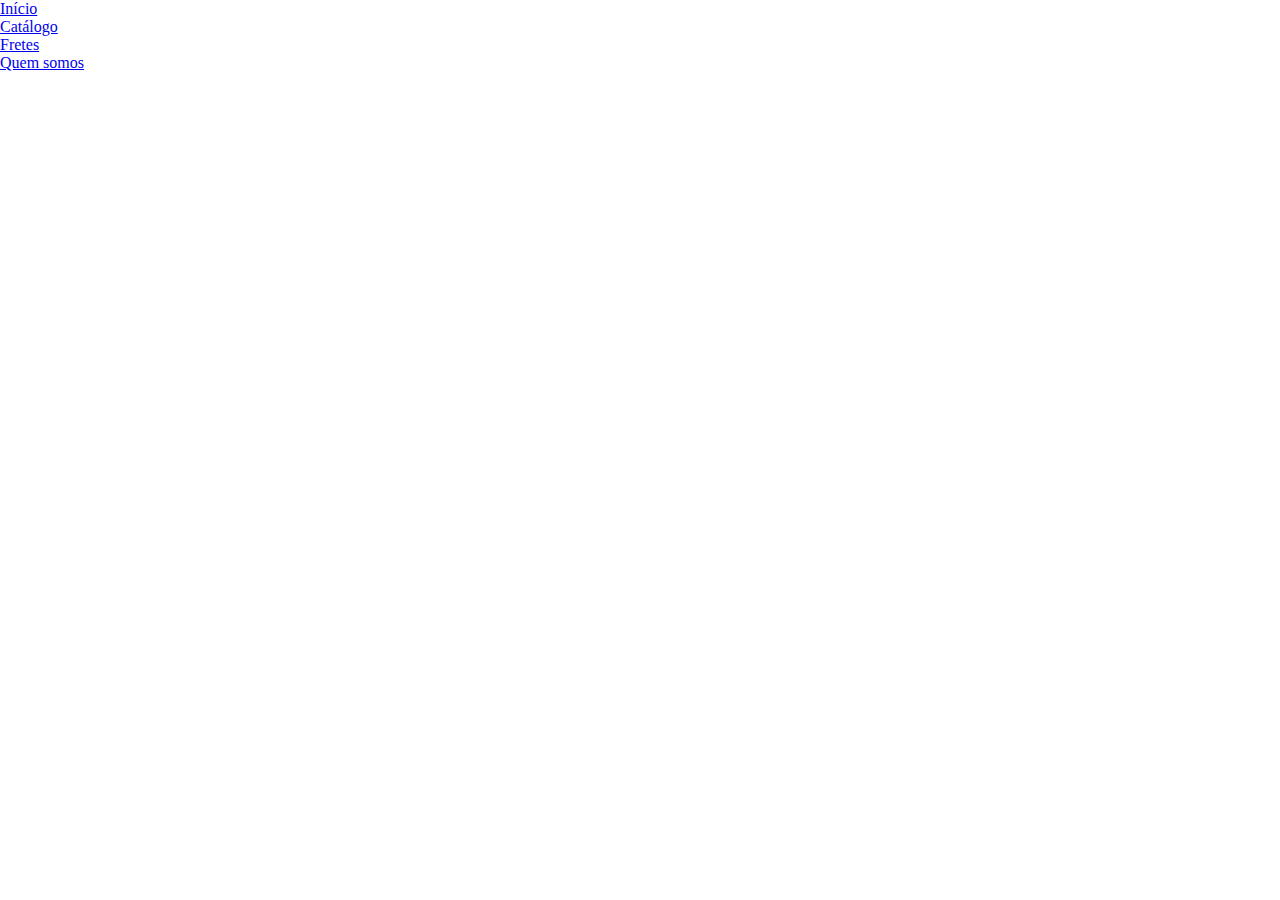
==== src/pages/index.html @ e7cdbb2c "First commit" ====
<!DOCTYPE html>
<html lang="pt-br">
  <head>
    <meta charset="UTF-8" />
    <meta http-equiv="X-UA-Compatible" content="IE=edge" />
    <meta name="viewport" content="width=device-width, initial-scale=1.0" />
    <link rel="stylesheet" href="../styles/index.css">
    <title>Miniatures</title>
  </head>
  <body>
    <header id="header-container">
      <ul>
        <li class=""><a href="/src/pages/index.html">Início</a></li>
        <li><a href="/src/pages/catalogo.html">Catálogo</a></li>
        <li><a href="/src/pages/fretes.html">Fretes</a></li>
        <li><a href="/src/pages/sobre-nos.html">Quem somos</a></li>
      </ul>
    </header>
  </body>
</html>
---- src/styles/index.css ----
@import url(global.css);
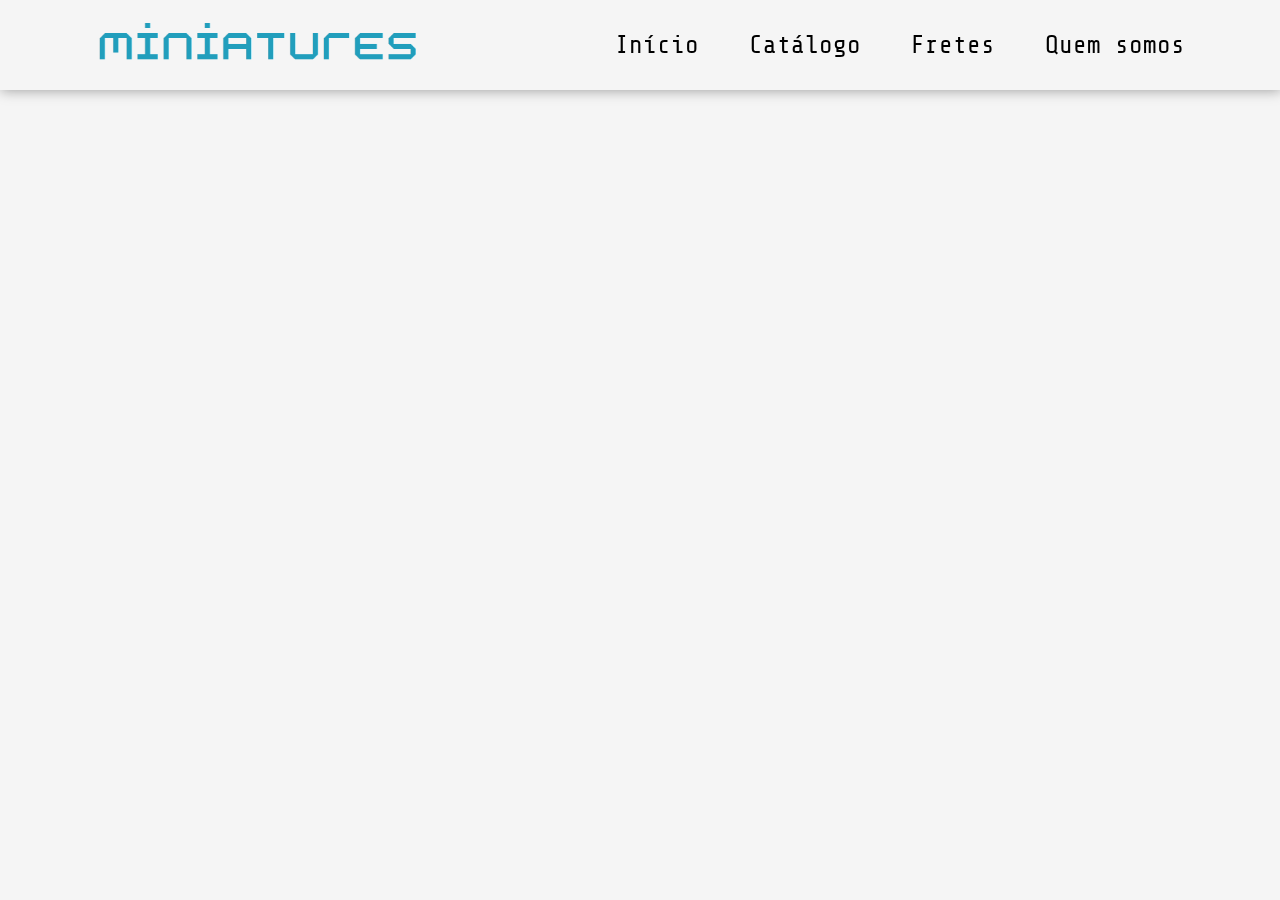
==== commit 756d066b: "Header ok" ====
--- a/src/pages/index.html
+++ b/src/pages/index.html
@@ -8,13 +8,17 @@
     <title>Miniatures</title>
   </head>
   <body>
-    <header id="header-container">
-      <ul>
-        <li class=""><a href="/src/pages/index.html">Início</a></li>
-        <li><a href="/src/pages/catalogo.html">Catálogo</a></li>
-        <li><a href="/src/pages/fretes.html">Fretes</a></li>
-        <li><a href="/src/pages/sobre-nos.html">Quem somos</a></li>
-      </ul>
+     <!-- Cabeçalho de navegação -->
+     <header id="header-container">
+      <img src="../assets/images/logo.png" alt="logo">
+      <div>
+        <ul>
+          <li><a href="/src/pages/index.html">Início</a></li>
+          <li><a href="/src/pages/catalogo.html">Catálogo</a></li>
+          <li><a href="/src/pages/fretes.html">Fretes</a></li>
+          <li><a href="/src/pages/sobre-nos.html">Quem somos</a></li>
+        </ul>
+      </div>
     </header>
   </body>
 </html>
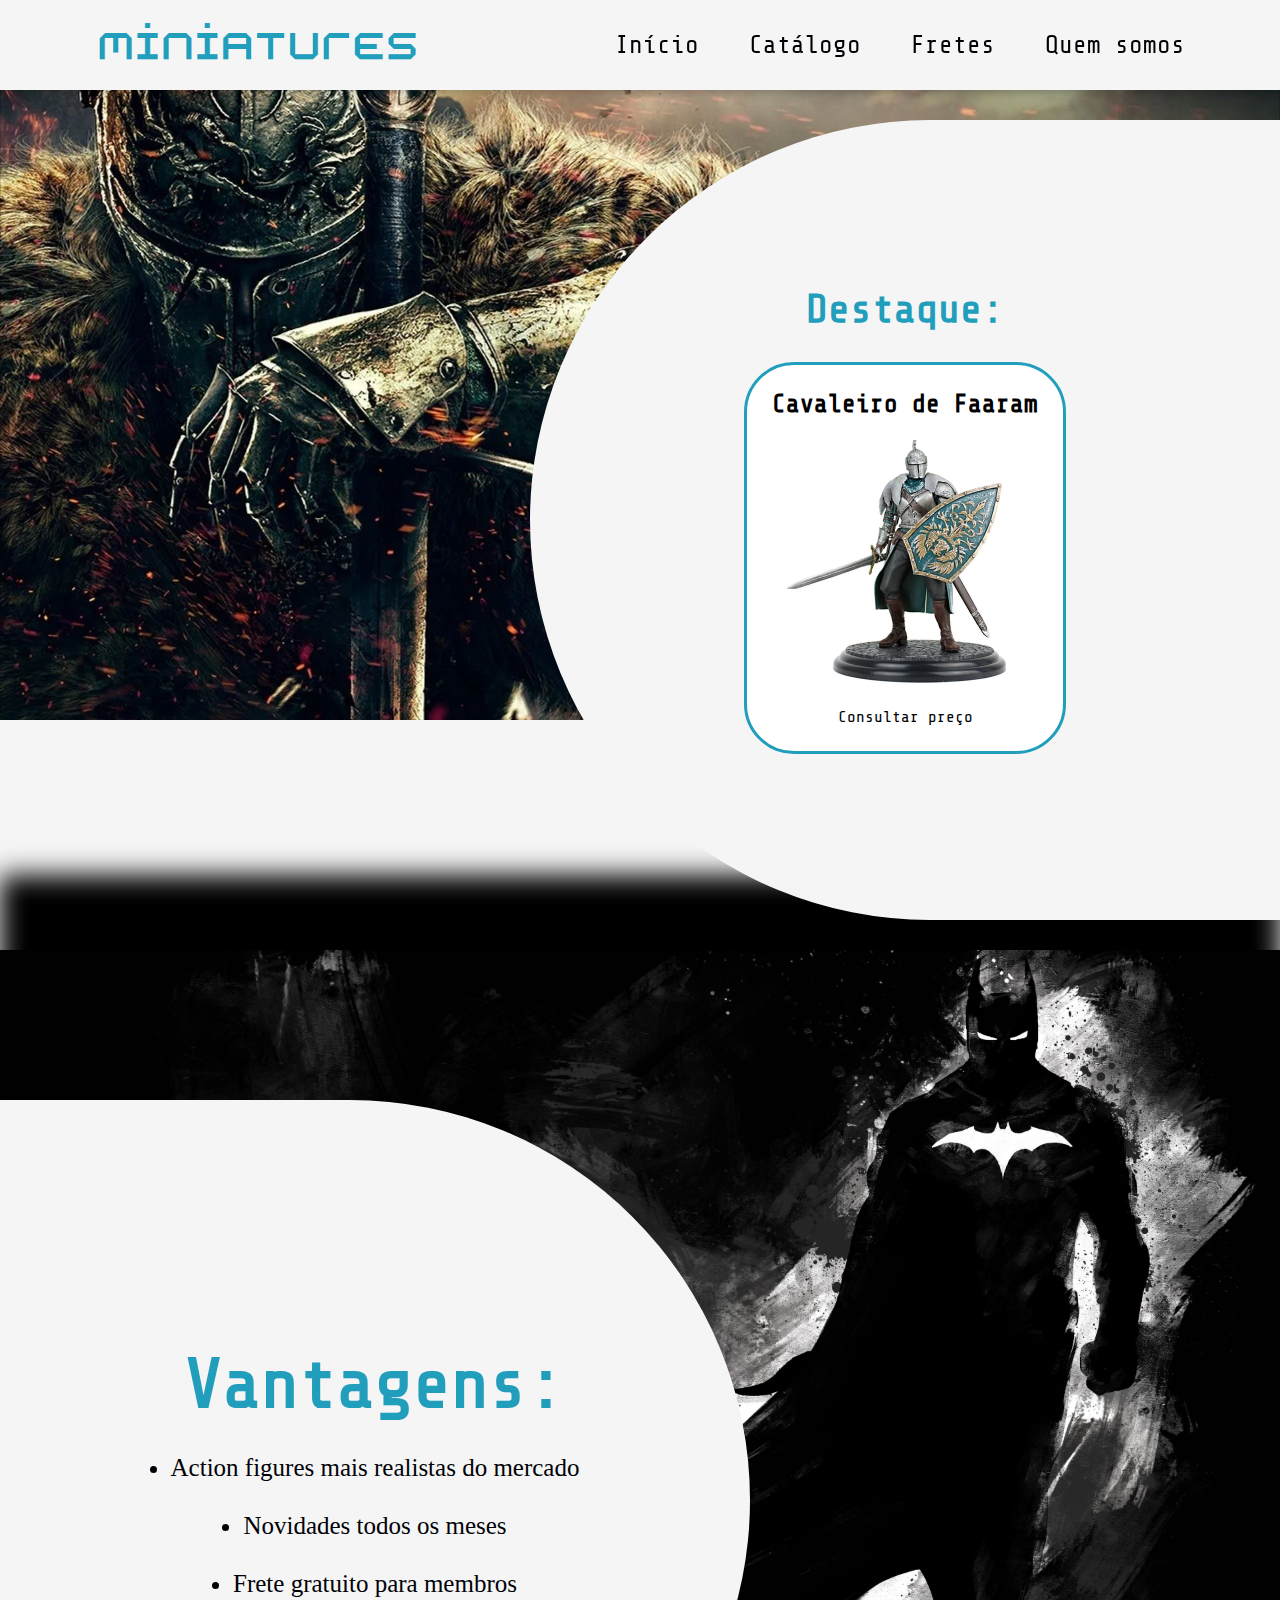
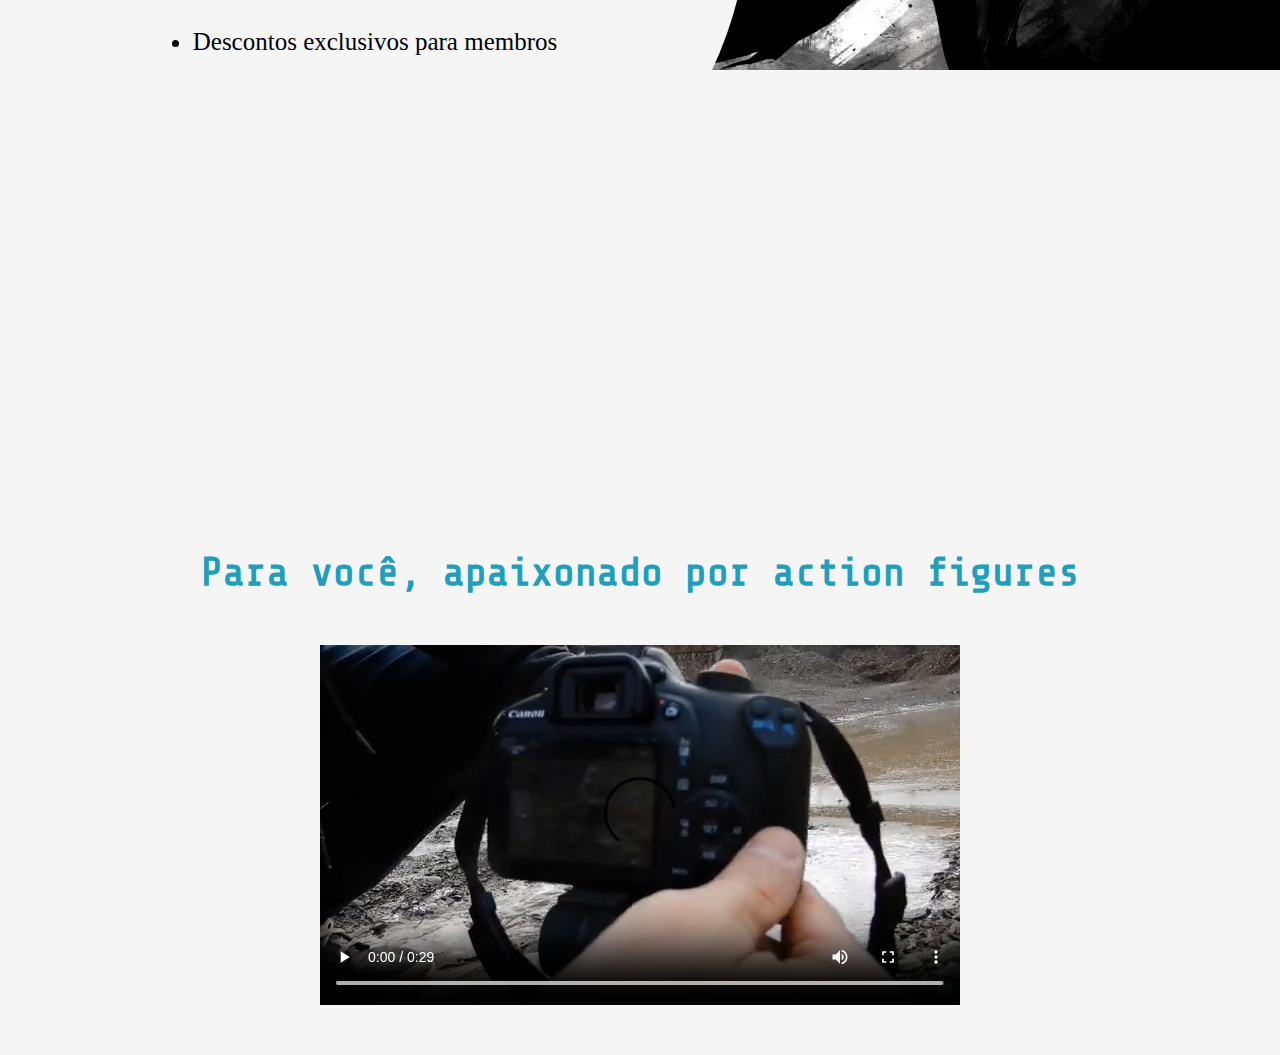
==== commit aac02185: "third section home + frete page" ====
--- a/src/pages/index.html
+++ b/src/pages/index.html
@@ -20,5 +20,35 @@
         </ul>
       </div>
     </header>
+    <!-- Primeira sessão da home -->
+    <main>
+      <div class="circle-div-right">
+        <h2>Destaque:</h2>
+        <div class="product-card">
+          <h3>Cavaleiro de Faaram</h3>
+          <img src="../assets/images/cavaleiroDeFaaram.webp" alt="cavaleiro de faaram">
+          <span><a href="">Consultar preço</a></span>
+        </div>
+      </div>
+    </main>
+    <!-- Segunda sessão da home -->
+    <section id="benefits">
+      <div class="circle-div-left">
+        <h2>Vantagens:</h2>
+        <ul>
+          <li>Action figures mais realistas do mercado</li>
+          <li>Novidades todos os meses</li>
+          <li>Frete gratuito para membros</li>
+          <li>Descontos exclusivos para membros</li>   
+        </ul>
+      </div>
+    </section>
+    <!-- Terceira sessão da home -->
+    <section id="video-container">
+      <div class="circle-div-left">
+        <h2>Para você, apaixonado por action figures</h2>
+        <video controls src="../assets/videos/videosBonecos.mp4"></video>
+      </div>
+    </section>
   </body>
 </html>
--- a/src/styles/index.css
+++ b/src/styles/index.css
@@ -1 +1,99 @@
-@import url(global.css);+@import url(global.css);
+
+/* Primeira sessão da HOME */
+main {
+  padding-top: 100px;
+  background-image: url(../assets/images/homeWallpaper.webp);
+  background-repeat: no-repeat;
+  background-size: 100%;
+  height: 800px;
+}
+
+.circle-div-right {
+  background-color: var(--cor-branco);
+  height: 800px;
+  width: 750px;
+  border-radius: 1000px 0px 0px 1000px;
+  position: absolute;
+  right: 0;
+  top: 120px;
+  display: flex;
+  justify-content: center;
+  align-items: center;
+  flex-direction: column;
+  gap: 30px;
+}
+
+.product-card {
+  background-color: white;
+  border: 3px solid var(--cor-primaria);
+  border-radius: 50px;
+  padding: 25px;
+  max-width: 300px;
+  display: flex;
+  justify-content: center;
+  align-items: center;
+  flex-direction: column;
+  gap: 20px;
+}
+
+.product-card h3 {
+  font-family: var(--fonte-primaria);
+  font-size: 25px;
+}
+.product-card img {
+  width: 250px;
+}
+
+/* Segunda sessão da HOME */
+#benefits {
+  z-index: 10000;
+  box-shadow: 0px -75px 25px black;
+  margin-bottom: 100px;
+  padding-top: 100px;
+  background-image: url(../assets/images/batmanWallpaper2.jpg);
+  background-repeat: no-repeat;
+  background-size: 100%;
+  height: 900px;
+}
+#benefits div {
+  background-color: var(--cor-branco);
+  height: 800px;
+  width: 750px;
+  border-radius: 0px 1000px 1000px 0px;
+  position: absolute;
+  left: 0;
+  top: 1100px;
+  display: flex;
+  justify-content: center;
+  align-items: center;
+  flex-direction: column;
+  gap: 30px;
+}
+
+#benefits h2 {
+  font-size: 70px;
+}
+#benefits ul {
+  display: flex;
+  justify-content: center;
+  align-items: center;
+  flex-direction: column;
+  gap: 30px;
+}
+#benefits ul li {
+  color: var(--cor-preto);
+  font-size: 25px;
+}
+/* Terceira sessão da HOME */
+#video-container div {
+  display: flex;
+  justify-content: center;
+  align-items: center;
+  flex-direction: column;
+  gap: 50px;
+}
+
+#video-container h2 {
+  font-size: 40px;
+}
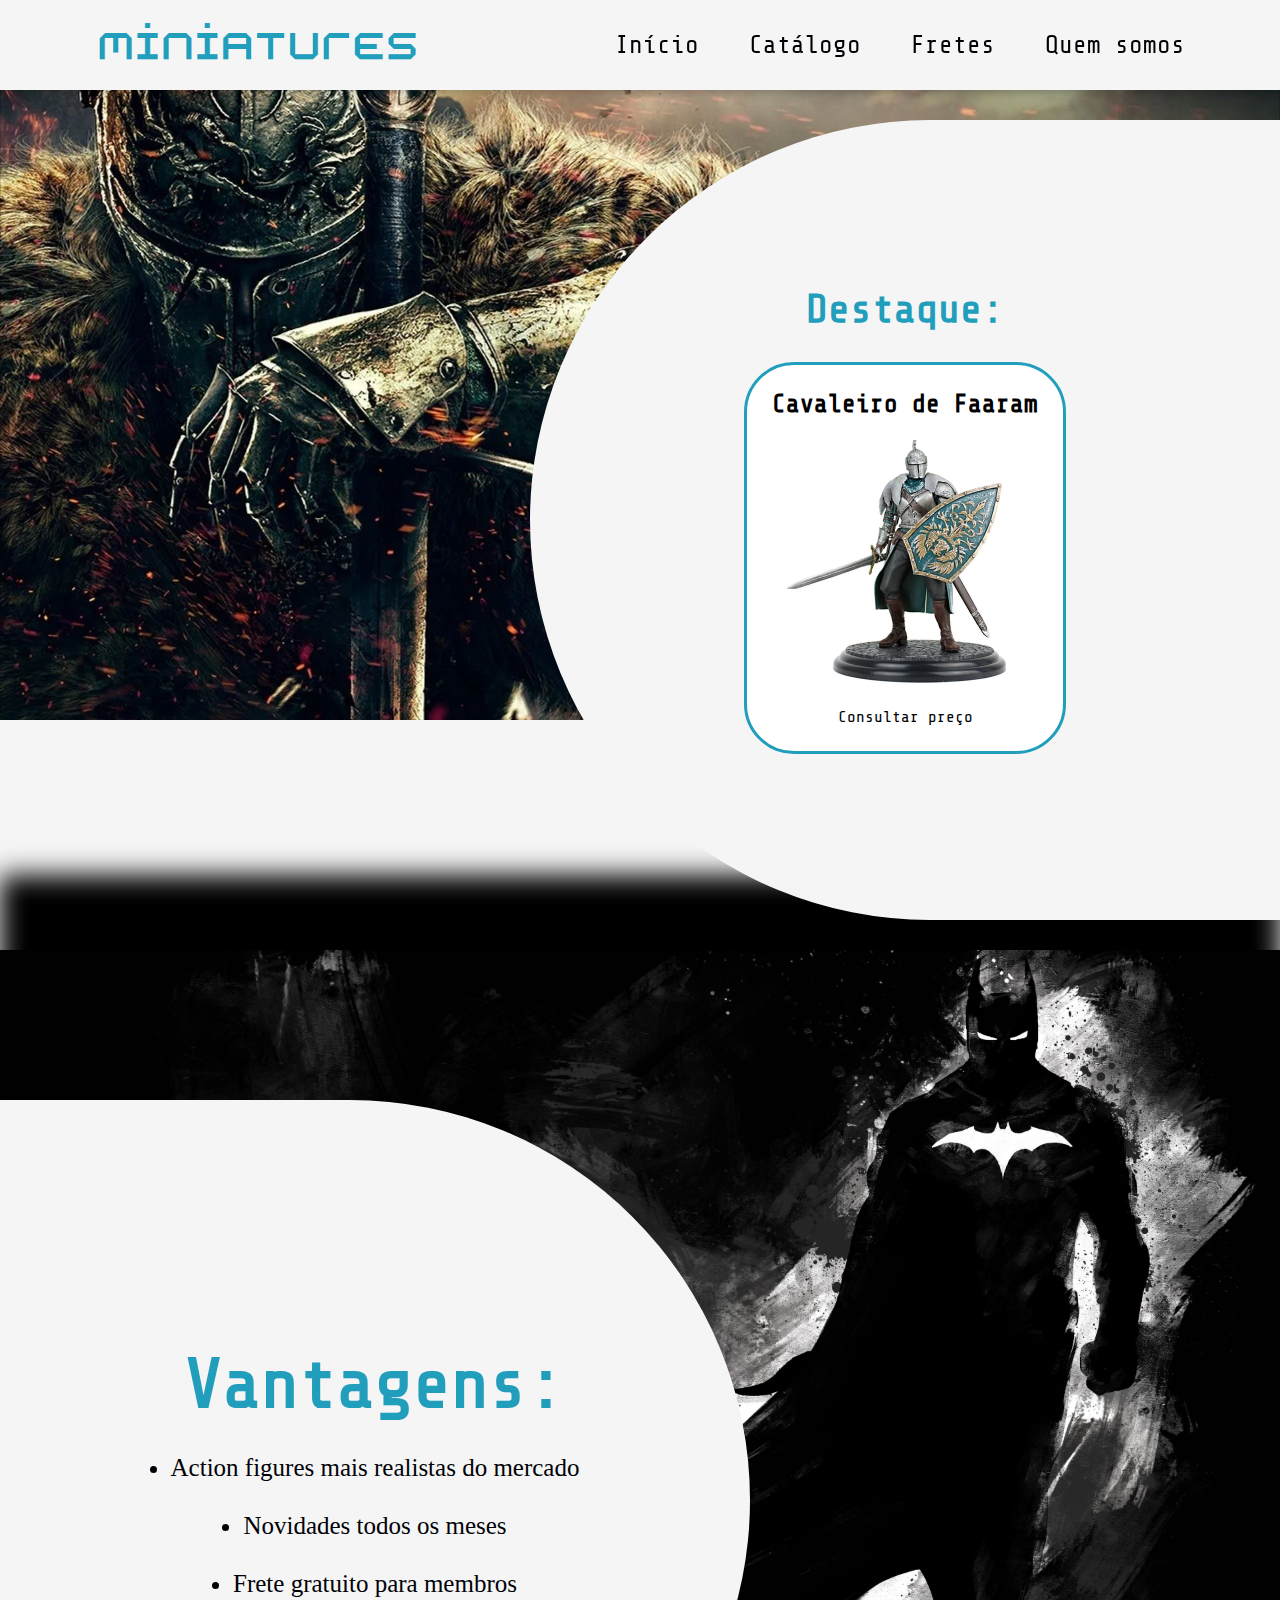
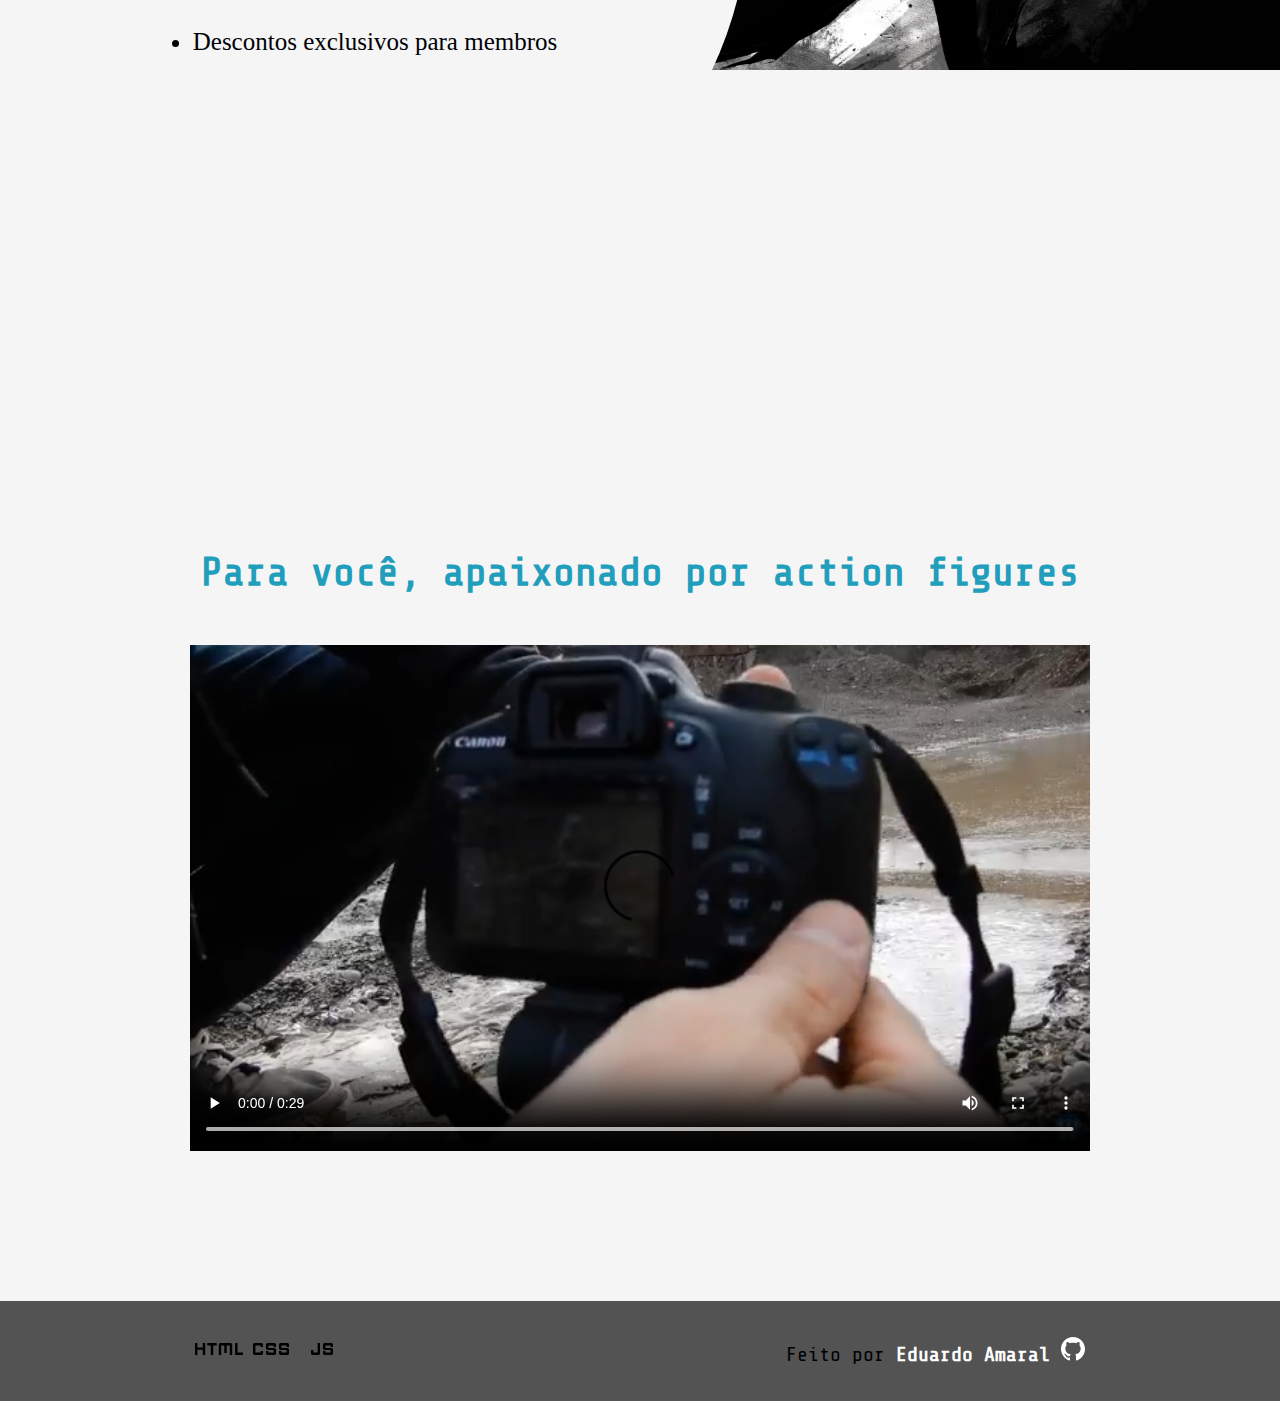
==== commit e274e797: "footer + start catalogo" ====
--- a/src/pages/index.html
+++ b/src/pages/index.html
@@ -4,13 +4,14 @@
     <meta charset="UTF-8" />
     <meta http-equiv="X-UA-Compatible" content="IE=edge" />
     <meta name="viewport" content="width=device-width, initial-scale=1.0" />
-    <link rel="stylesheet" href="../styles/index.css">
+    <link rel="stylesheet" href="../styles/index.css" />
+
     <title>Miniatures</title>
   </head>
   <body>
-     <!-- Cabeçalho de navegação -->
-     <header id="header-container">
-      <img src="../assets/images/logo.png" alt="logo">
+    <!-- Cabeçalho de navegação -->
+    <header id="header-container">
+      <img src="../assets/images/logo.png" alt="logo" />
       <div>
         <ul>
           <li><a href="/src/pages/index.html">Início</a></li>
@@ -26,7 +27,10 @@
         <h2>Destaque:</h2>
         <div class="product-card">
           <h3>Cavaleiro de Faaram</h3>
-          <img src="../assets/images/cavaleiroDeFaaram.webp" alt="cavaleiro de faaram">
+          <img
+            src="../assets/images/cavaleiroDeFaaram.webp"
+            alt="cavaleiro de faaram"
+          />
           <span><a href="">Consultar preço</a></span>
         </div>
       </div>
@@ -39,7 +43,7 @@
           <li>Action figures mais realistas do mercado</li>
           <li>Novidades todos os meses</li>
           <li>Frete gratuito para membros</li>
-          <li>Descontos exclusivos para membros</li>   
+          <li>Descontos exclusivos para membros</li>
         </ul>
       </div>
     </section>
@@ -50,5 +54,15 @@
         <video controls src="../assets/videos/videosBonecos.mp4"></video>
       </div>
     </section>
+    <footer>
+      <div>
+        <img src="../assets/images/htmlIcon.svg" alt="">
+        <img src="../assets/images/cssIcon.svg" alt="">
+        <img src="../assets/images/javascriptIcon.svg" alt="">
+      </div>
+      <div>
+        <span>Feito por <a target="_blank" href="https://github.com/Eduardo-Amaral"><strong style="color:white">Eduardo Amaral</strong> <img src="../assets/images/github.svg" alt=""></a></span>
+      </div>
+    </footer>
   </body>
 </html>
--- a/src/styles/index.css
+++ b/src/styles/index.css
@@ -24,26 +24,6 @@
   gap: 30px;
 }
 
-.product-card {
-  background-color: white;
-  border: 3px solid var(--cor-primaria);
-  border-radius: 50px;
-  padding: 25px;
-  max-width: 300px;
-  display: flex;
-  justify-content: center;
-  align-items: center;
-  flex-direction: column;
-  gap: 20px;
-}
-
-.product-card h3 {
-  font-family: var(--fonte-primaria);
-  font-size: 25px;
-}
-.product-card img {
-  width: 250px;
-}
 
 /* Segunda sessão da HOME */
 #benefits {
@@ -51,7 +31,7 @@
   box-shadow: 0px -75px 25px black;
   margin-bottom: 100px;
   padding-top: 100px;
-  background-image: url(../assets/images/batmanWallpaper2.jpg);
+  background-image: url(../assets/images/batmanWallpaper.jpg);
   background-repeat: no-repeat;
   background-size: 100%;
   height: 900px;
@@ -93,6 +73,9 @@
   flex-direction: column;
   gap: 50px;
 }
+#video-container video {
+ width: 900px;
+}
 
 #video-container h2 {
   font-size: 40px;
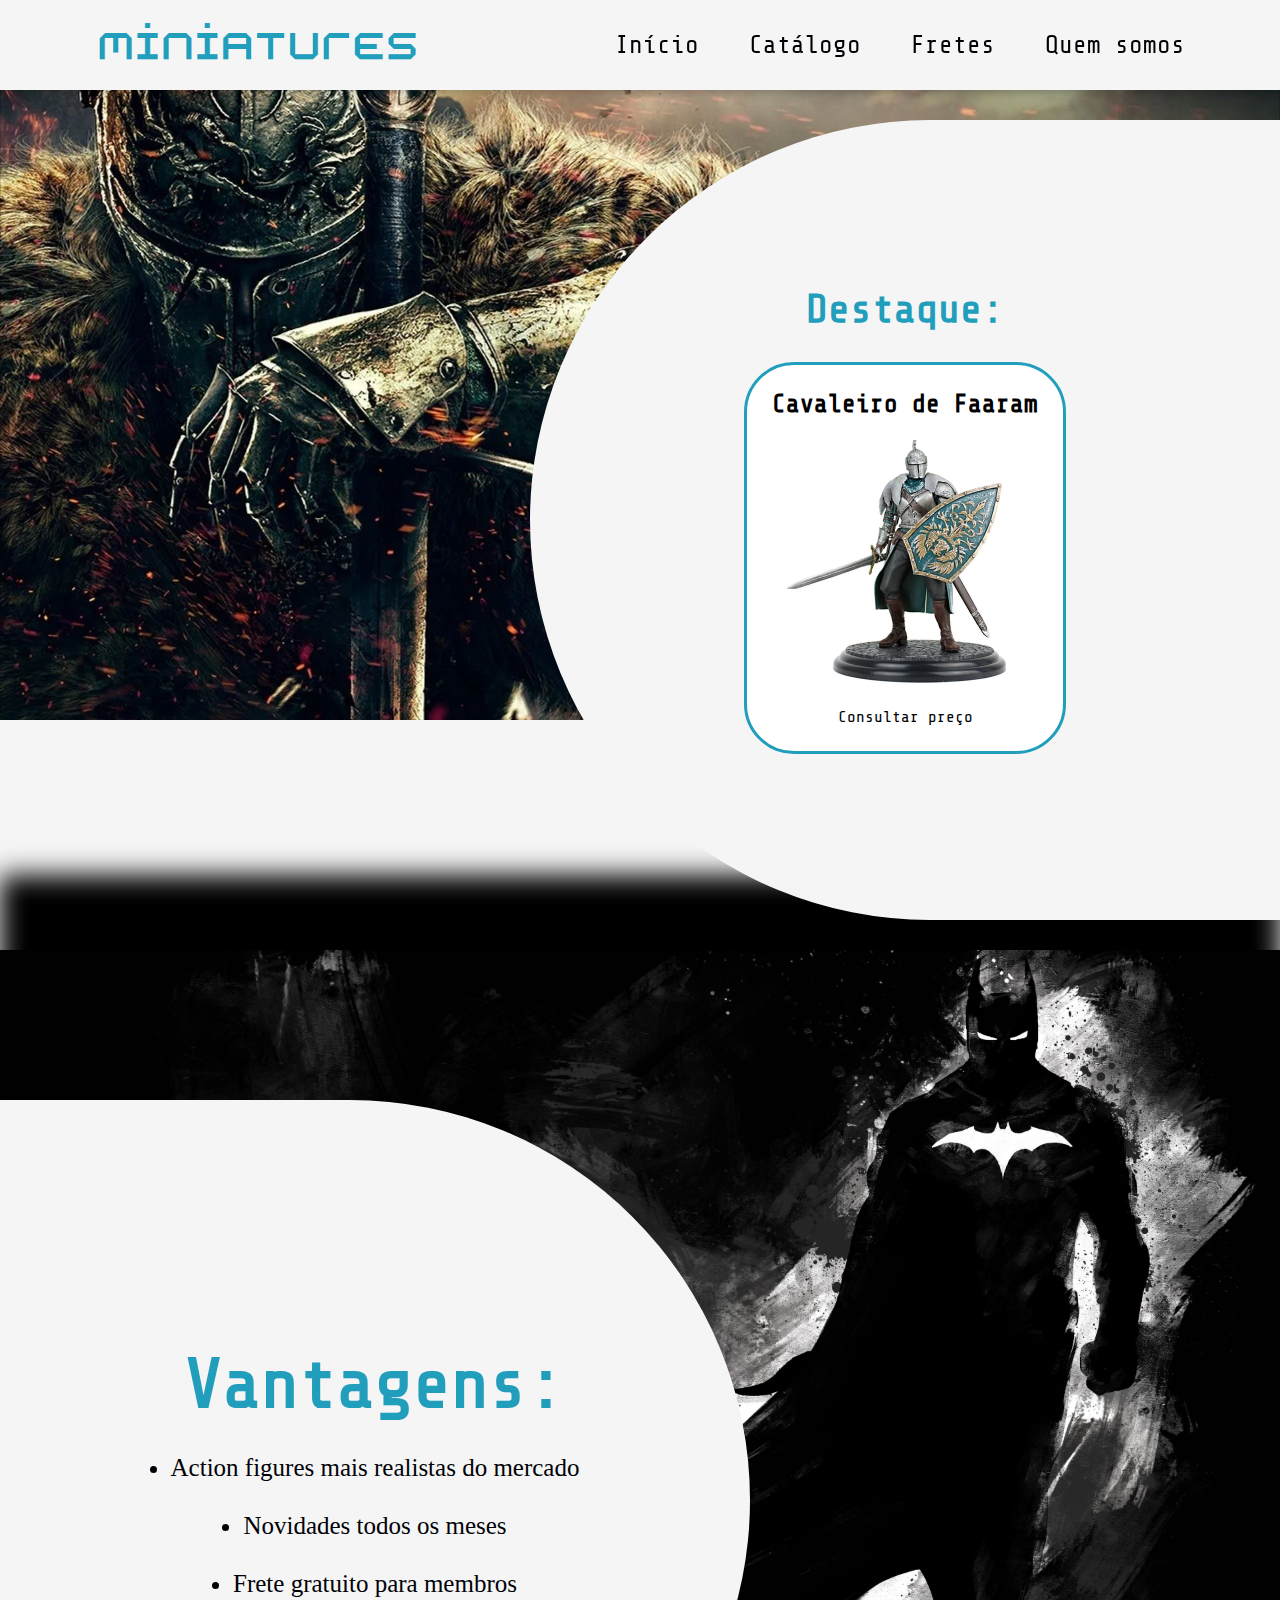
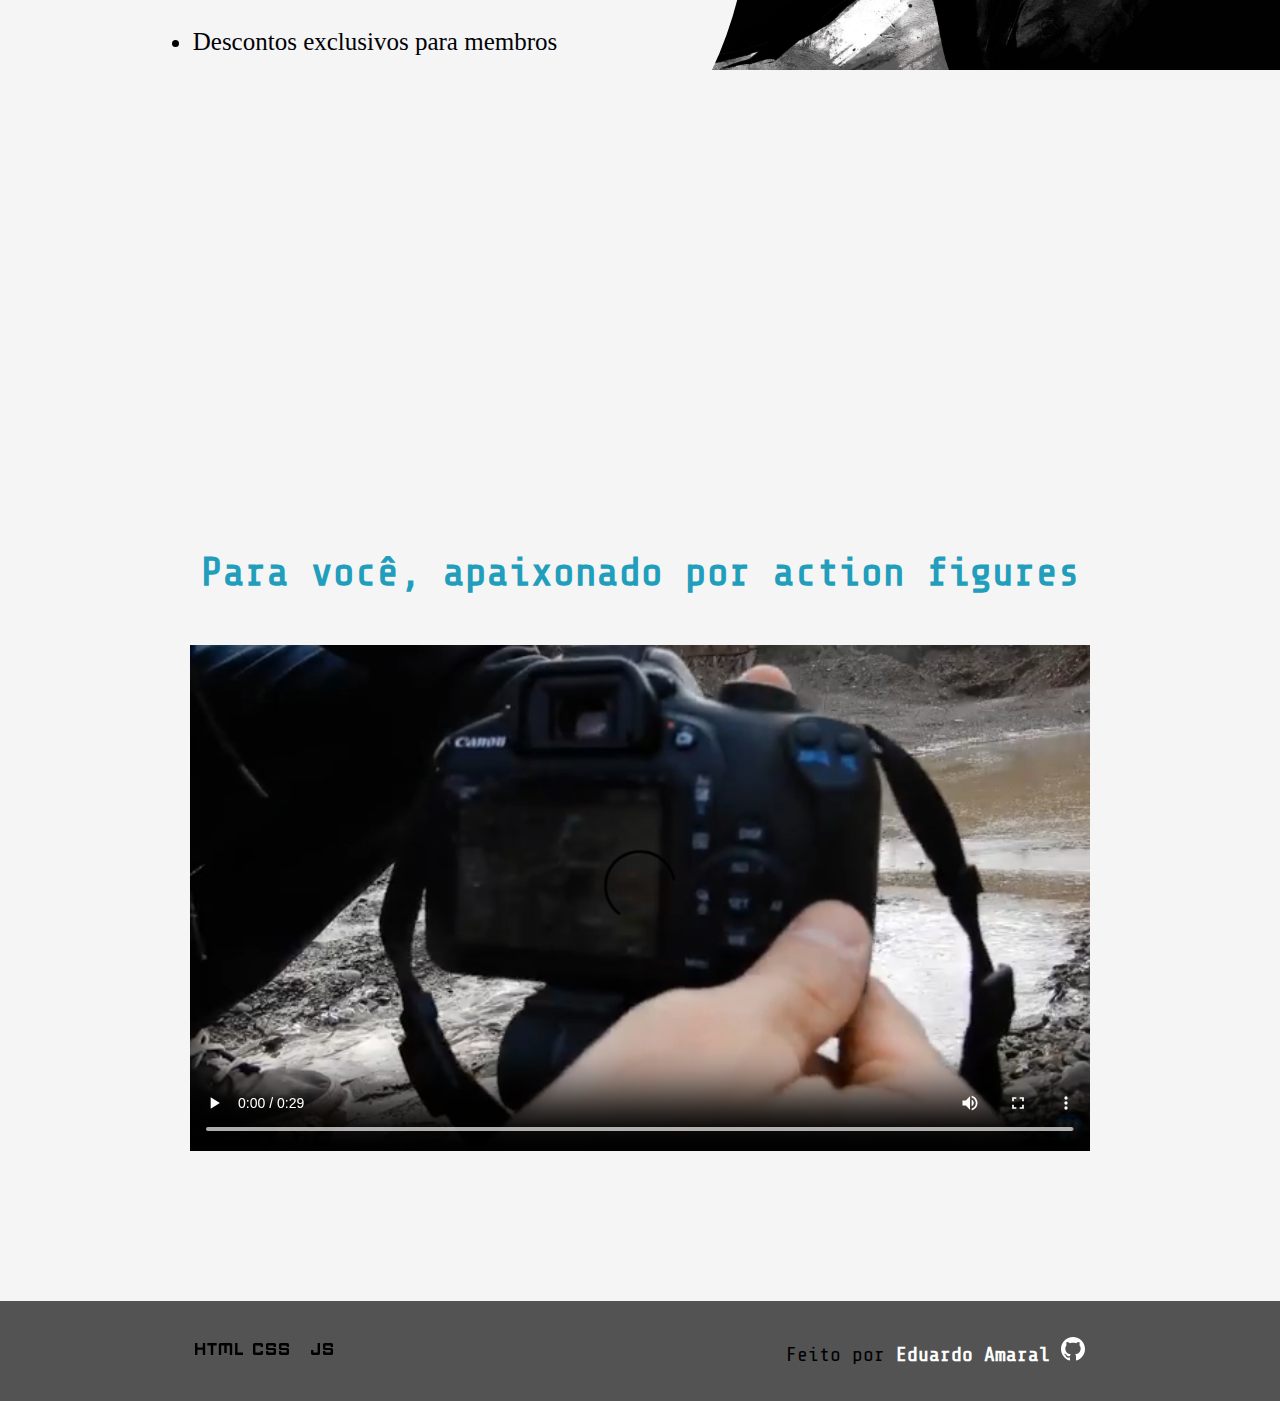
==== commit e1cb44f3: "scripts + quem-somos ok" ====
--- a/src/pages/index.html
+++ b/src/pages/index.html
@@ -31,7 +31,7 @@
             src="../assets/images/cavaleiroDeFaaram.webp"
             alt="cavaleiro de faaram"
           />
-          <span><a href="">Consultar preço</a></span>
+          <span><a href="/src/pages/catalogo.html">Consultar preço</a></span>
         </div>
       </div>
     </main>
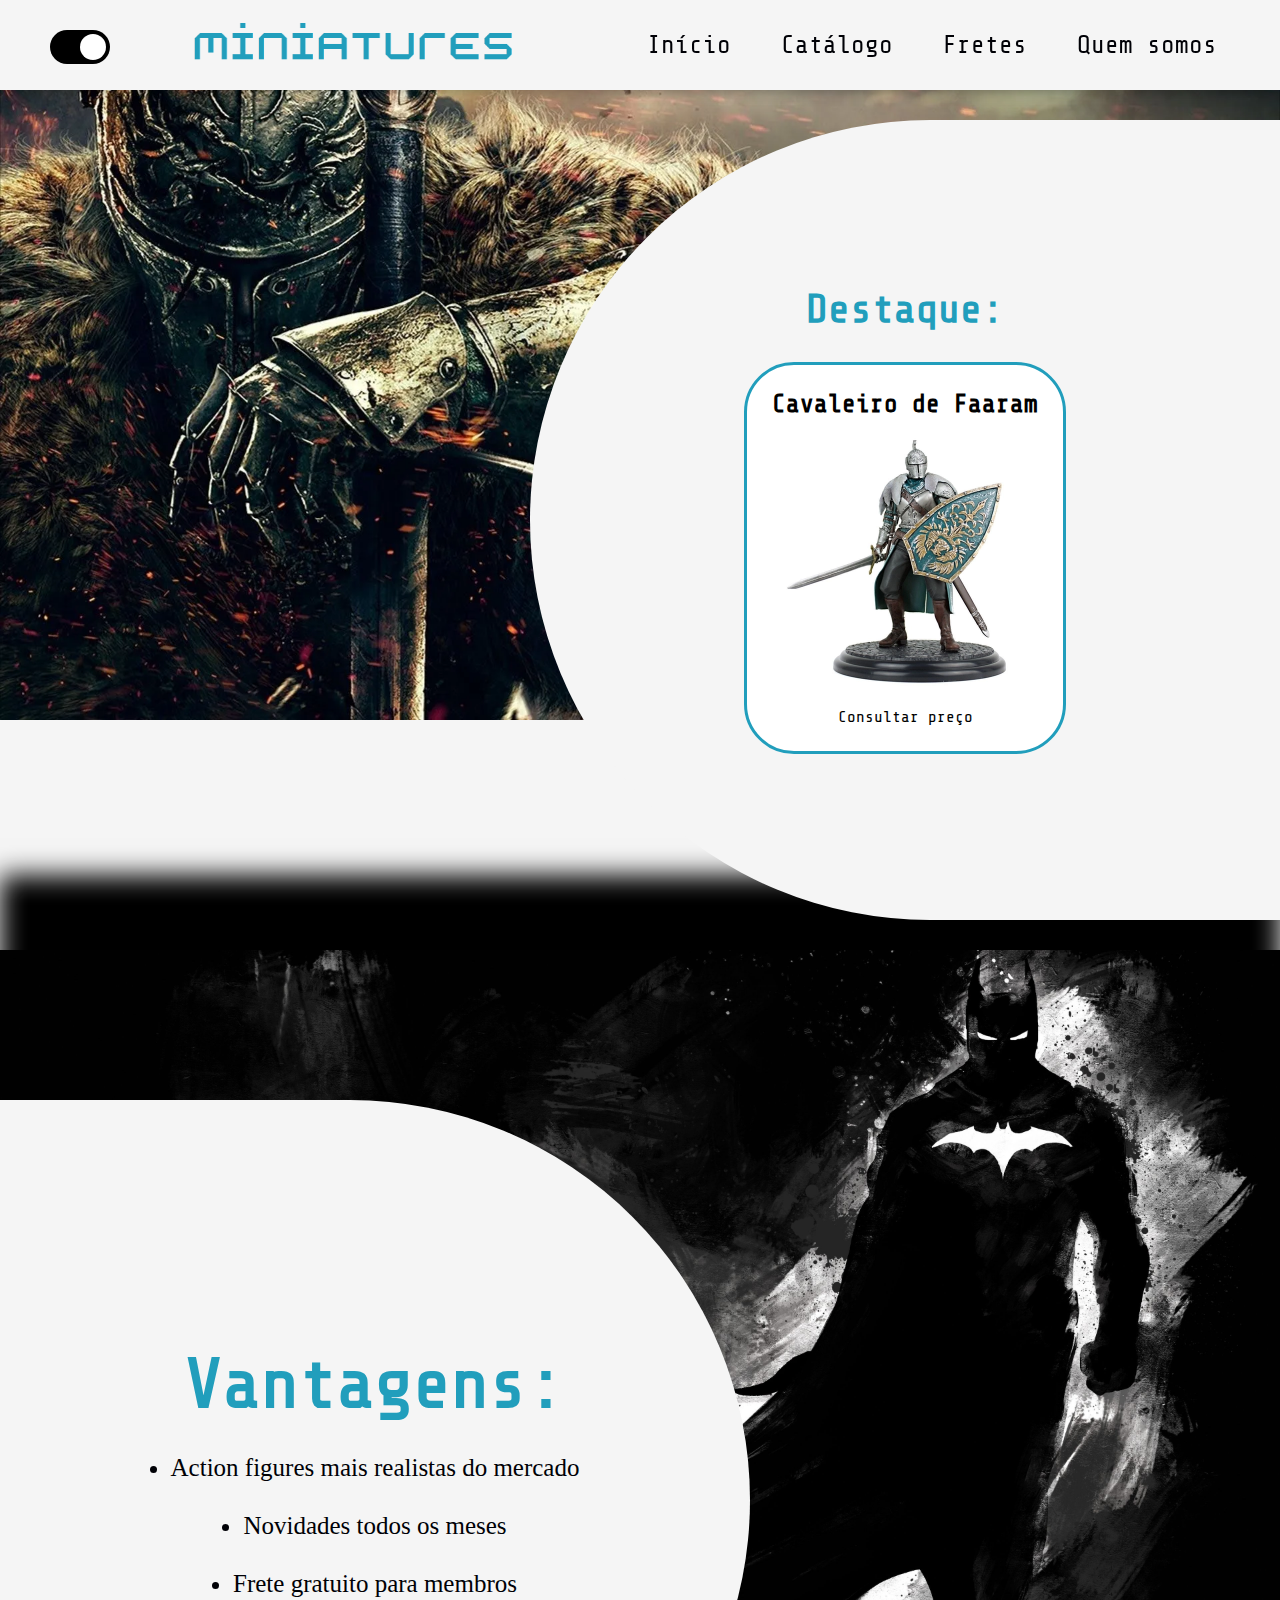
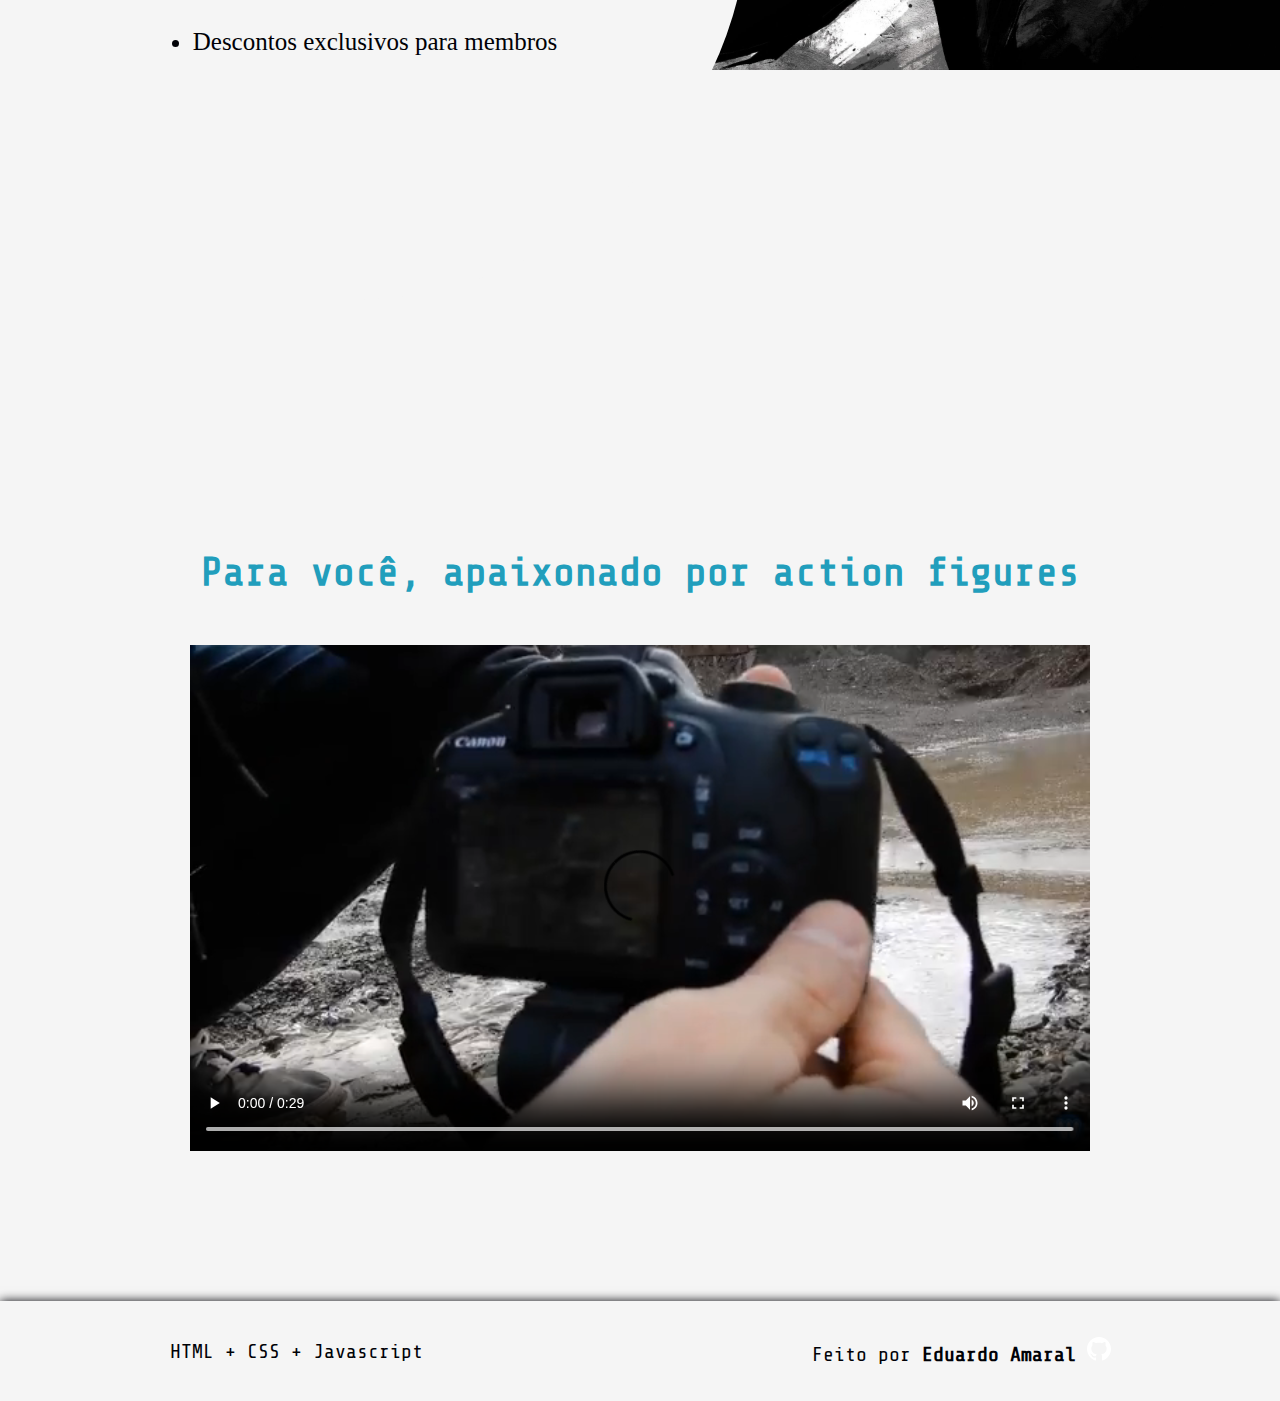
==== commit 6f0aa8a6: "dark mode" ====
--- a/src/pages/index.html
+++ b/src/pages/index.html
@@ -11,6 +11,12 @@
   <body>
     <!-- Cabeçalho de navegação -->
     <header id="header-container">
+      <div>
+        <label class="switcher">
+          <input type="checkbox" checked>
+          <span class="slider round"></span>
+        </label>
+      </div>
       <img src="../assets/images/logo.png" alt="logo" />
       <div>
         <ul>
@@ -40,10 +46,10 @@
       <div class="circle-div-left">
         <h2>Vantagens:</h2>
         <ul>
-          <li>Action figures mais realistas do mercado</li>
-          <li>Novidades todos os meses</li>
-          <li>Frete gratuito para membros</li>
-          <li>Descontos exclusivos para membros</li>
+          <li class="li">Action figures mais realistas do mercado</li>
+          <li class="li">Novidades todos os meses</li>
+          <li class="li">Frete gratuito para membros</li>
+          <li class="li">Descontos exclusivos para membros</li>
         </ul>
       </div>
     </section>
@@ -56,13 +62,14 @@
     </section>
     <footer>
       <div>
-        <img src="../assets/images/htmlIcon.svg" alt="">
-        <img src="../assets/images/cssIcon.svg" alt="">
-        <img src="../assets/images/javascriptIcon.svg" alt="">
+        <span> HTML + CSS + Javascript</span>
       </div>
       <div>
-        <span>Feito por <a target="_blank" href="https://github.com/Eduardo-Amaral"><strong style="color:white">Eduardo Amaral</strong> <img src="../assets/images/github.svg" alt=""></a></span>
+        <span>Feito por <a target="_blank" href="https://github.com/Eduardo-Amaral"><strong>Eduardo Amaral</strong> <img src="../assets/images/github.svg" alt=""></a></span>
       </div>
     </footer>
+    <!-- importa os scripts -->
+    <script src="../javascript/global.js" ></script>
+    <script src="../javascript/index.js" ></script>
   </body>
 </html>
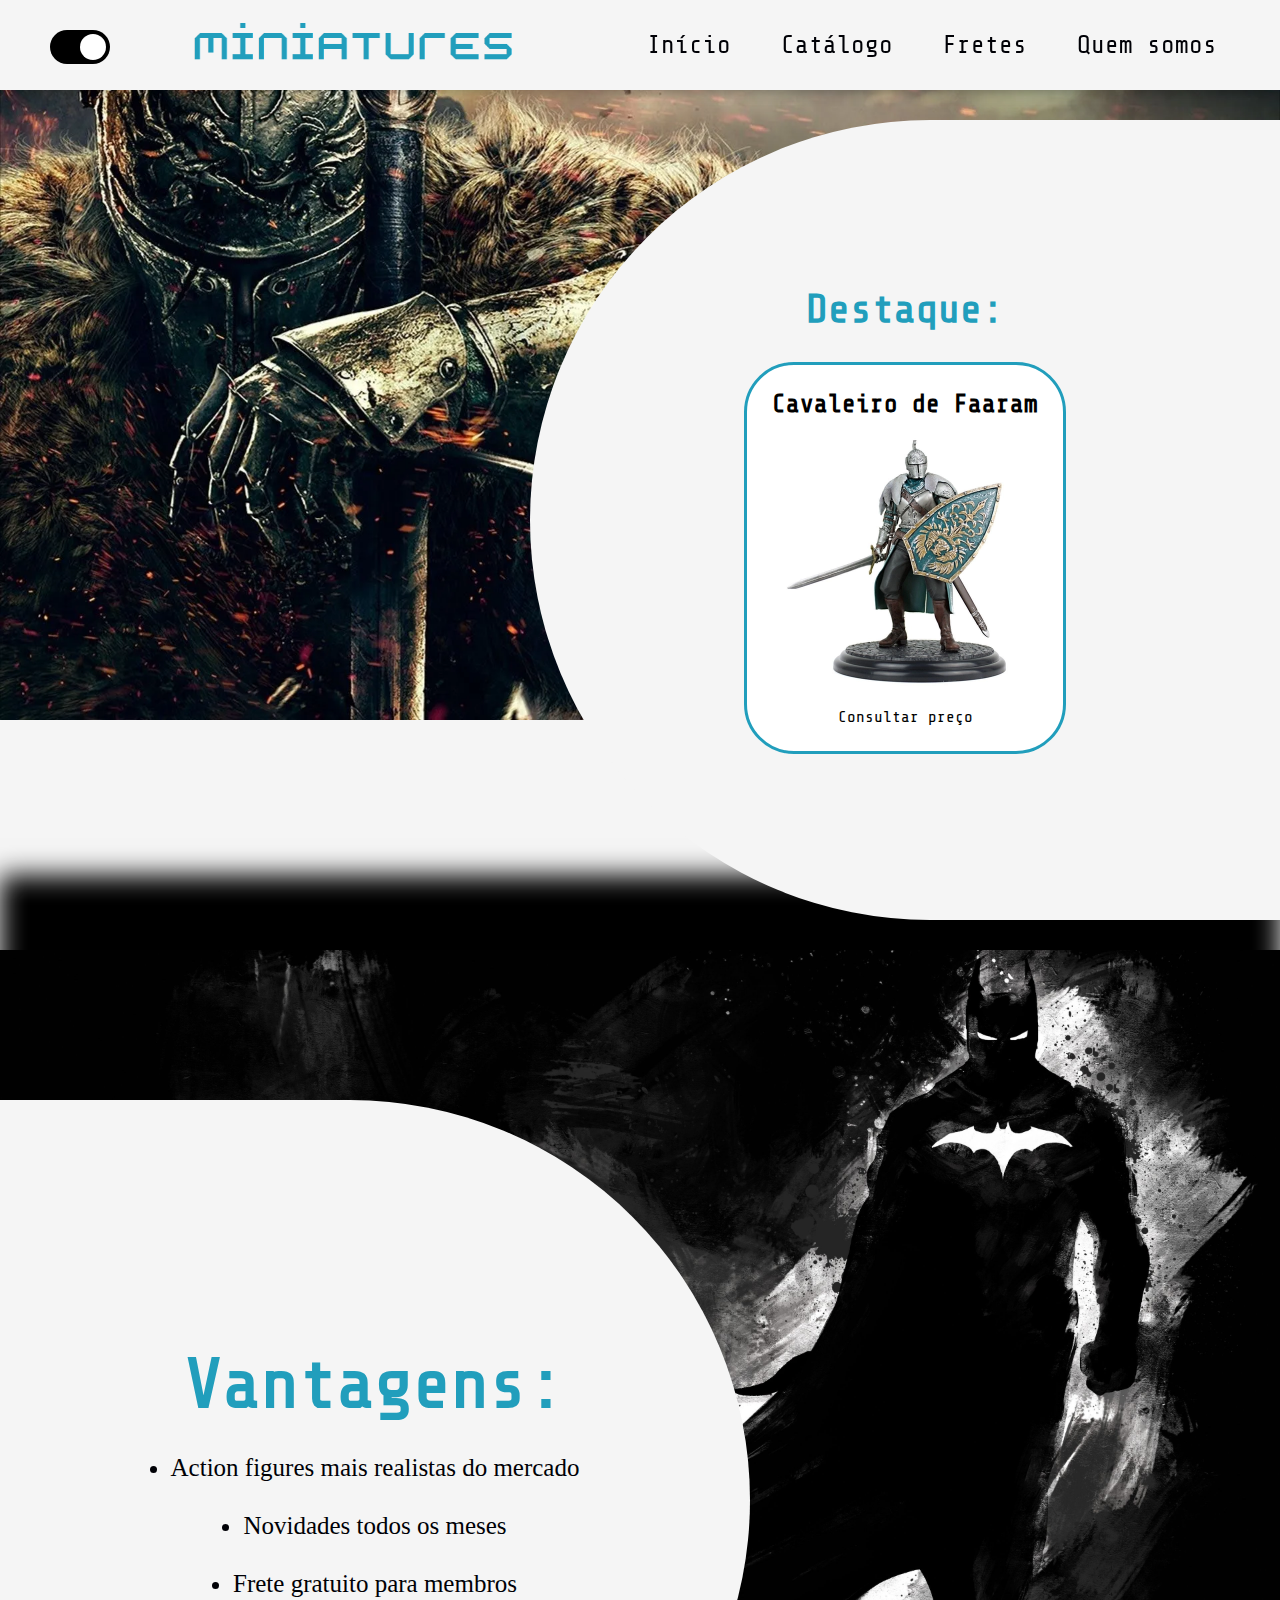
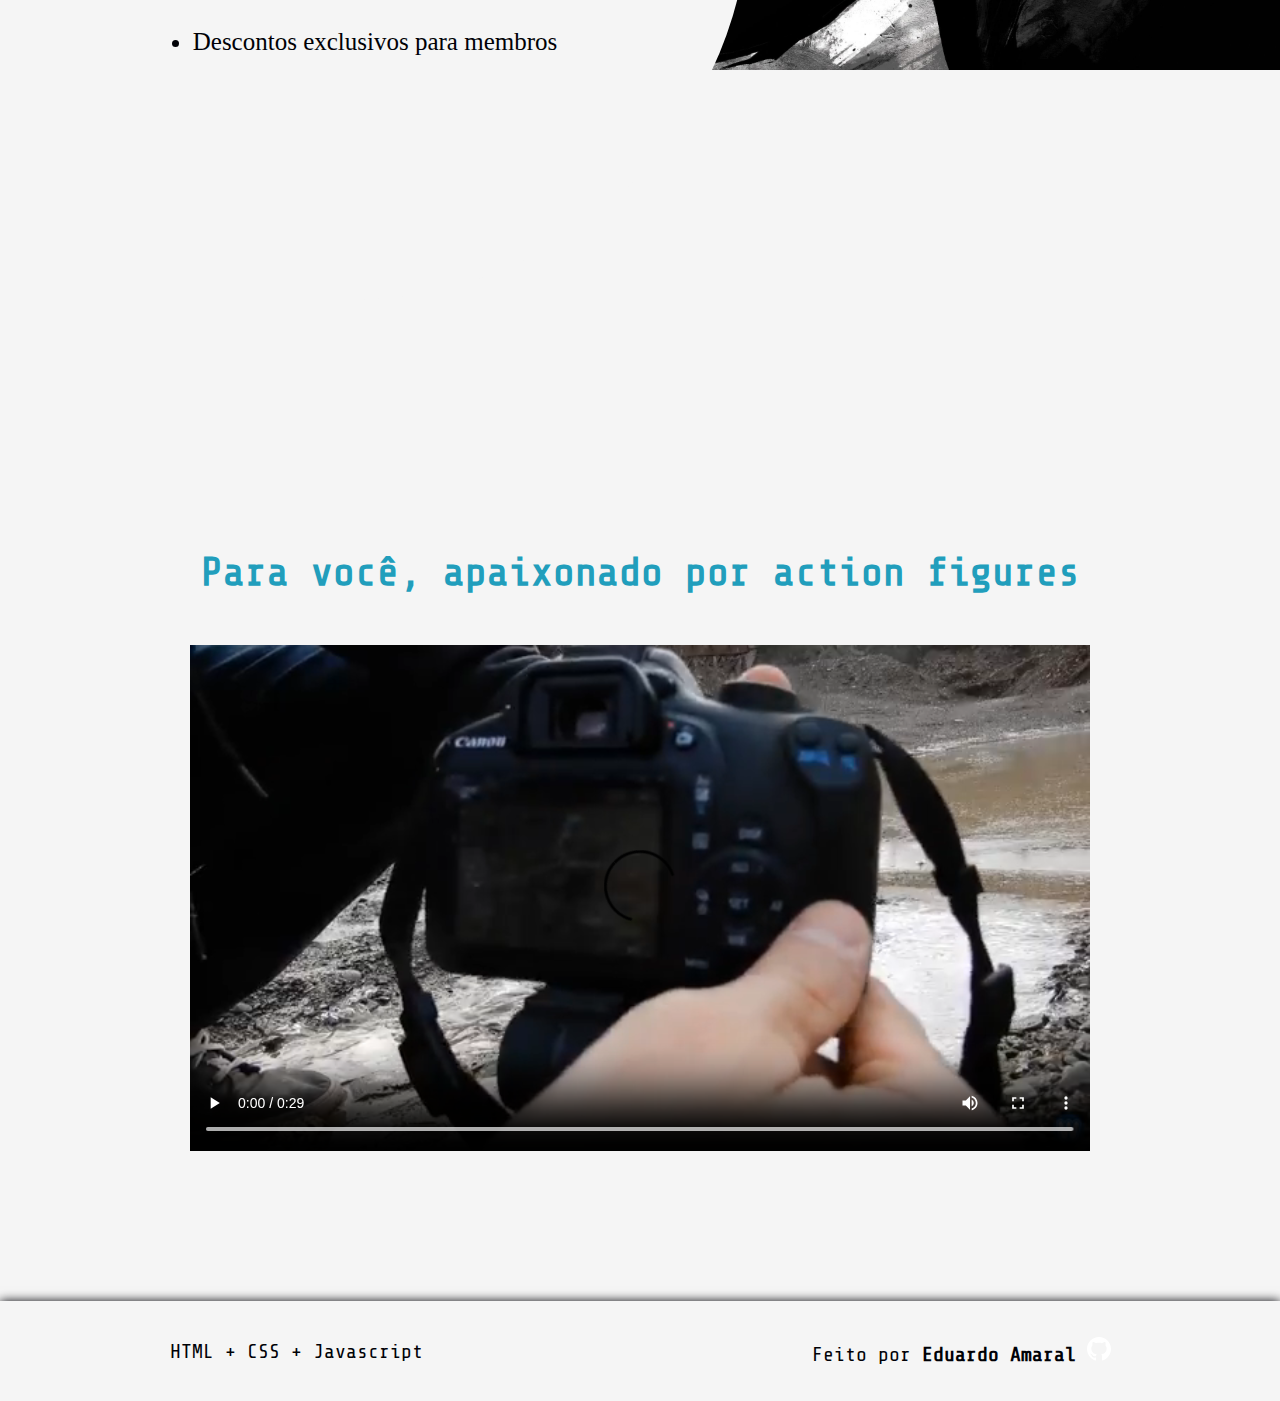
==== commit 33f18d55: "adding media queries" ====
--- a/src/pages/index.html
+++ b/src/pages/index.html
@@ -8,7 +8,15 @@
 
     <title>Miniatures</title>
   </head>
-  <body>
+  <body onload="showWelcome()">   <!-- Body com evento 2-->
+    <!-- Popup de boas vindas -->
+    <article id="welcome">
+      <h1>Bem vindo!</h1>
+    </article>
+    <!-- Div fixa de produtos especiais -->
+    <div id="promotion">
+      <a href="/src/pages/catalogo.html">Veja nossas action figures especiais!</a>
+    </div>
     <!-- Cabeçalho de navegação -->
     <header id="header-container">
       <div>
@@ -43,6 +51,7 @@
     </main>
     <!-- Segunda sessão da home -->
     <section id="benefits">
+     
       <div class="circle-div-left">
         <h2>Vantagens:</h2>
         <ul>
@@ -55,7 +64,7 @@
     </section>
     <!-- Terceira sessão da home -->
     <section id="video-container">
-      <div class="circle-div-left">
+      <div>
         <h2>Para você, apaixonado por action figures</h2>
         <video controls src="../assets/videos/videosBonecos.mp4"></video>
       </div>
@@ -69,7 +78,6 @@
       </div>
     </footer>
     <!-- importa os scripts -->
-    <script src="../javascript/global.js" ></script>
-    <script src="../javascript/index.js" ></script>
+    <script src="../javascript/eventos.js" ></script>
   </body>
 </html>
--- a/src/styles/index.css
+++ b/src/styles/index.css
@@ -1,82 +1,170 @@
 @import url(global.css);
 
 /* Primeira sessão da HOME */
-main {
-  padding-top: 100px;
-  background-image: url(../assets/images/homeWallpaper.webp);
-  background-repeat: no-repeat;
-  background-size: 100%;
-  height: 800px;
-}
-
-.circle-div-right {
-  background-color: var(--cor-branco);
-  height: 800px;
-  width: 750px;
-  border-radius: 1000px 0px 0px 1000px;
-  position: absolute;
-  right: 0;
-  top: 120px;
-  display: flex;
-  justify-content: center;
-  align-items: center;
-  flex-direction: column;
-  gap: 30px;
+@media (min-width: 1200px){
+  main {
+    padding-top: 100px;
+    background-image: url(../assets/images/homeWallpaper.webp);
+    background-repeat: no-repeat;
+    background-size: 100%;
+    height: 800px;
+  }
+  
+  .circle-div-right {
+    z-index: 1000;
+    background-color: var(--cor-branco);
+    height: 800px;
+    width: 750px;
+    border-radius: 1000px 0px 0px 1000px;
+    position: absolute;
+    right: 0;
+    top: 120px;
+    display: flex;
+    justify-content: center;
+    align-items: center;
+    flex-direction: column;
+    gap: 30px;
+  }
+  
+  /* Segunda sessão da HOME */
+  #promotion {
+    padding: 10px;
+    z-index: 10000;
+    position: fixed;
+    left: 0;
+    top: 40vh;
+    padding:15px 15px 15px 15px;
+    background-color: var(--cor-primaria);
+    display:none;
+  }
+  #promotion a {
+    text-align: center;
+    color: var(--cor-branco);
+  }
+  
+  #benefits {
+    z-index: 10000;
+    box-shadow: 0px -75px 25px black;
+    margin-bottom: 100px;
+    padding-top: 100px;
+    background-image: url(../assets/images/batmanWallpaper.jpg);
+    background-repeat: no-repeat;
+    background-size: 100%;
+    height: 900px;
+  }
+  #benefits div {
+    background-color: var(--cor-branco);
+    height: 800px;
+    width: 750px;
+    border-radius: 0px 1000px 1000px 0px;
+    position: absolute;
+    left: 0;
+    top: 1100px;
+    display: flex;
+    justify-content: center;
+    align-items: center;
+    flex-direction: column;
+    gap: 30px;
+  }
+  
+  #benefits h2 {
+    font-size: 70px;
+  }
+  #benefits ul {
+    display: flex;
+    justify-content: center;
+    align-items: center;
+    flex-direction: column;
+    gap: 30px;
+  }
+  #benefits ul li {
+    color: var(--cor-preto);
+    font-size: 25px;
+  }
+  /* Terceira sessão da HOME */
+  #video-container div {
+    display: flex;
+    justify-content: center;
+    align-items: center;
+    flex-direction: column;
+    gap: 50px;
+  }
+  #video-container video {
+    width: 900px;
+  }
+  
+  #video-container h2 {
+    font-size: 40px;
+  }
 }
 
 
-/* Segunda sessão da HOME */
-#benefits {
-  z-index: 10000;
-  box-shadow: 0px -75px 25px black;
-  margin-bottom: 100px;
-  padding-top: 100px;
-  background-image: url(../assets/images/batmanWallpaper.jpg);
-  background-repeat: no-repeat;
-  background-size: 100%;
-  height: 900px;
-}
-#benefits div {
-  background-color: var(--cor-branco);
-  height: 800px;
-  width: 750px;
-  border-radius: 0px 1000px 1000px 0px;
-  position: absolute;
-  left: 0;
-  top: 1100px;
-  display: flex;
-  justify-content: center;
-  align-items: center;
-  flex-direction: column;
-  gap: 30px;
+/* RESPONSIVO PARA TELAS ATÉ 380PX DE LARGURA */
+
+@media (max-width:380px){
+  main {
+    padding-top: 300px;
+    background-image: url(../assets/images/homeWallpaper.webp);
+    background-position: 0 70px;
+    background-repeat: no-repeat;
+    background-size: 100vw;
+  }
+  
+  .circle-div-right {
+    width: 100vw;
+    display: flex;
+    justify-content: center;
+    align-items: center;
+    flex-direction: column;
+    gap: 30px;
+  }
+  
+  
+  /* Segunda sessão da HOME */
+  #promotion {
+
+  }
+  #promotion a {
+ 
+  }
+  
+  #benefits {
+ 
+  }
+  #benefits div {
+   display:flex;
+   align-items: center;
+   flex-direction: column;
+   gap: 20px;
+  }
+  
+  #benefits h2 {
+ 
+  }
+  #benefits ul {
+   
+  }
+  #benefits ul li {
+   font-size: 14px; 
+  }
+  /* Terceira sessão da HOME */
+  #video-container div {
+    display:flex;
+    flex-direction: column;
+    justify-content: center;
+    align-items: center;
+    gap:20px;
+  }
+  #video-container video {
+    max-width:100vw;
+  }
+  
+  #video-container h2 {
+    font-size: 20px;
+    max-width: 80%;
+    text-align: center;
+  }
 }
 
-#benefits h2 {
-  font-size: 70px;
-}
-#benefits ul {
-  display: flex;
-  justify-content: center;
-  align-items: center;
-  flex-direction: column;
-  gap: 30px;
-}
-#benefits ul li {
-  color: var(--cor-preto);
-  font-size: 25px;
-}
-/* Terceira sessão da HOME */
-#video-container div {
-  display: flex;
-  justify-content: center;
-  align-items: center;
-  flex-direction: column;
-  gap: 50px;
-}
-#video-container video {
- width: 900px;
-}
 
-#video-container h2 {
-  font-size: 40px;
-}
+
